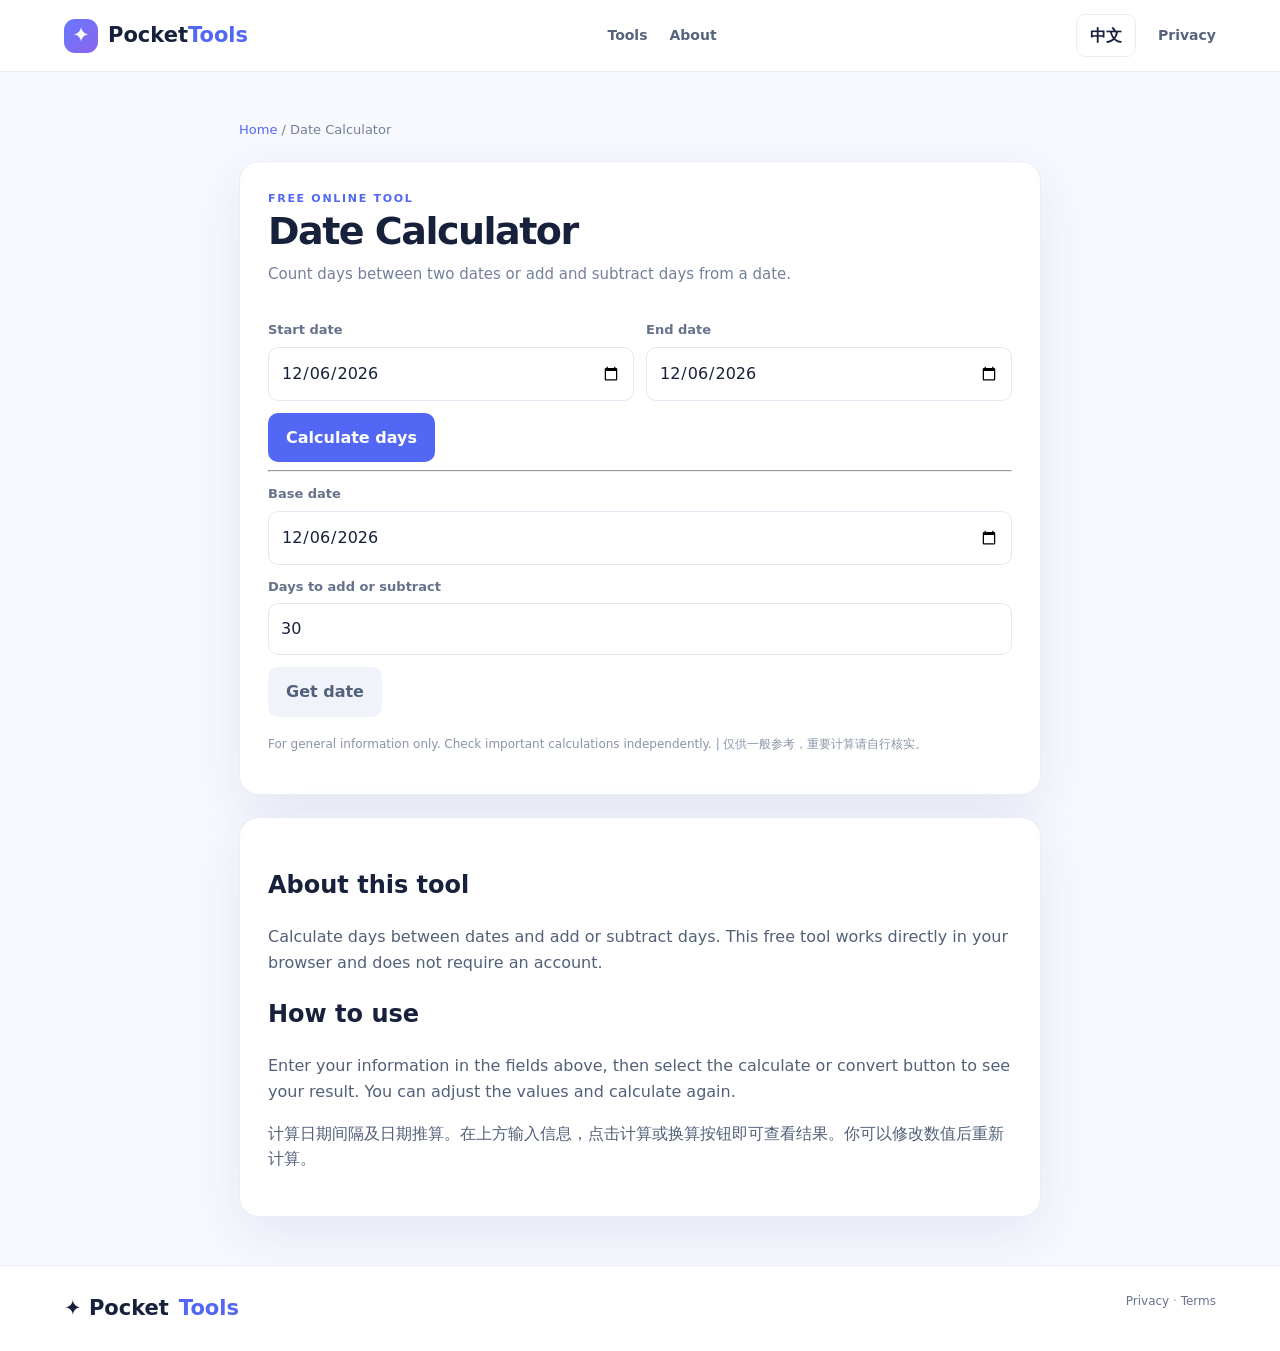
==== date.html @ 5526ae89 "Add files via upload" ====
<!doctype html><html lang="en"><head><meta charset="utf-8"><meta name="viewport" content="width=device-width,initial-scale=1"><meta name="theme-color" content="#f7f9ff"><title>PocketTools — Free Online Tools</title><meta name="description" content="Free, practical online calculators and tools for everyday tasks. No account required."><link rel="stylesheet" href="styles.css"><link rel="icon" href="assets/favicon.svg" type="image/svg+xml"></head><body data-tool="date"><header class="topbar"><a class="brand" href="index.html"><span class="brand-mark">✦</span><span>Pocket<span class="brand-accent">Tools</span></span></a><nav class="desktop-nav"><a href="index.html#tools">Tools</a><a href="index.html#about">About</a></nav><div class="top-actions"><button class="lang-btn" id="langToggle">中文</button><a href="privacy.html">Privacy</a></div></header><main class="tool-layout" data-tool="date"><div class="breadcrumbs"><a href="index.html">Home</a> / Date Calculator</div><section class="tool-panel"><div class="eyebrow">FREE ONLINE TOOL</div><h1 id="toolTitle">Date Calculator</h1><h1 id="toolTitleZh" hidden>日期计算器</h1><p class="intro" id="toolDesc">Calculate days between dates and add or subtract days</p><p class="intro" id="toolDescZh" hidden>计算日期间隔及日期推算</p><div id="toolForm"></div><p class="notice">For general information only. Check important calculations independently. | 仅供一般参考，重要计算请自行核实。</p></section><section class="content-panel"><h2>About this tool</h2><p>Calculate days between dates and add or subtract days. This free tool works directly in your browser and does not require an account.</p><h2>How to use</h2><p>Enter your information in the fields above, then select the calculate or convert button to see your result. You can adjust the values and calculate again.</p><p>计算日期间隔及日期推算。在上方输入信息，点击计算或换算按钮即可查看结果。你可以修改数值后重新计算。</p></section></main><footer><a class="brand" href="index.html">✦ Pocket<span class="brand-accent">Tools</span></a><span><a href="privacy.html">Privacy</a> · <a href="terms.html">Terms</a></span></footer><script src="app.js"></script></body></html>
---- styles.css ----
:root{--ink:#17213b;--muted:#74809a;--line:#e9edf6;--blue:#5268f5;--bg:#f7f9ff;--white:#fff;--shadow:0 18px 55px rgba(34,52,105,.09)}*{box-sizing:border-box}html{scroll-behavior:smooth}body{margin:0;background:var(--bg);color:var(--ink);font-family:Inter,ui-sans-serif,system-ui,-apple-system,"Segoe UI",sans-serif;line-height:1.6}button,input,select,textarea{font:inherit}button{cursor:pointer}a{color:var(--blue)}.topbar{height:72px;display:flex;align-items:center;justify-content:space-between;padding:0 max(5vw,22px);background:#ffffffed;border-bottom:1px solid var(--line);position:sticky;top:0;z-index:5;backdrop-filter:blur(12px)}.brand{display:flex;align-items:center;gap:10px;text-decoration:none;color:var(--ink);font-size:21px;font-weight:850}.brand-mark{display:grid;place-items:center;width:34px;height:34px;background:linear-gradient(135deg,#6678ff,#8c65ec);color:#fff;border-radius:11px}.brand-accent{color:var(--blue)}.desktop-nav,.top-actions{display:flex;align-items:center;gap:22px}.desktop-nav a,.top-actions a{color:#58647e;text-decoration:none;font-size:14px;font-weight:650}.lang-btn{border:1px solid var(--line);background:#fff;border-radius:9px;padding:8px 13px;font-weight:700;color:var(--ink)}.wrap{max-width:1120px;margin:auto;padding:0 24px}.hero{padding:76px 0 50px;display:grid;grid-template-columns:1.1fr .9fr;gap:30px;align-items:center}.eyebrow{font-size:11px;letter-spacing:1.7px;font-weight:850;color:var(--blue)}h1{font-size:clamp(40px,6vw,68px);line-height:1.05;letter-spacing:-3px;margin:16px 0}.hero p,.intro{font-size:17px;color:var(--muted);max-width:650px}.search{display:flex;gap:10px;max-width:520px;margin-top:24px}.search input,.field input,.field select,.field textarea{width:100%;border:1px solid #e3e8f2;border-radius:10px;padding:12px;background:#fff;color:var(--ink)}.search input{padding:16px}.hero-art{background:linear-gradient(145deg,#eef0ff,#fff);border:1px solid var(--line);border-radius:28px;padding:30px;min-height:250px;display:grid;place-items:center}.float-card{background:#fff;padding:20px;border:1px solid var(--line);border-radius:16px;box-shadow:var(--shadow);width:min(100%,300px);margin:7px;font-weight:750}.float-card small{display:block;color:var(--muted);font-weight:500}.section{padding:42px 0}.section-heading{display:flex;align-items:end;justify-content:space-between;margin-bottom:20px}.section-heading h2{font-size:30px;margin:4px 0}.tool-grid{display:grid;grid-template-columns:repeat(4,1fr);gap:15px}.tool-card{background:#fff;border:1px solid var(--line);border-radius:16px;padding:20px;min-height:210px;display:flex;flex-direction:column;text-decoration:none;color:inherit;transition:.2s}.tool-card:hover{transform:translateY(-3px);box-shadow:var(--shadow);border-color:#dce2ff}.tool-icon{width:42px;height:42px;border-radius:12px;background:#f0edff;color:#8065e9;display:grid;place-items:center;font-size:21px}.tool-card h3{font-size:17px;margin:14px 0 5px}.tool-card p{font-size:13px;color:var(--muted);margin:0 0 15px}.text-button{margin-top:auto;color:var(--blue);font-size:13px;font-weight:800}.trust-strip{background:#fff;border-block:1px solid var(--line);padding:20px;display:flex;justify-content:center;gap:9vw;color:var(--muted);font-size:13px}.trust-strip strong{color:var(--ink);font-size:20px;margin-right:8px}.tool-layout{max-width:850px;margin:48px auto;padding:0 24px}.breadcrumbs{font-size:13px;color:var(--muted);margin-bottom:20px}.breadcrumbs a{text-decoration:none}.tool-panel,.content-panel{background:#fff;border:1px solid var(--line);border-radius:20px;padding:28px;box-shadow:var(--shadow)}.tool-panel h1{font-size:38px;letter-spacing:-1.5px;margin:5px 0 10px}.tool-panel .intro{font-size:15px;margin:0 0 22px}.field{display:flex;flex-direction:column;gap:6px;margin:12px 0}.field label{font-size:13px;font-weight:750;color:#66728b}.form-grid{display:grid;grid-template-columns:1fr 1fr;gap:12px}.primary-btn,.secondary-btn{border:0;border-radius:10px;padding:12px 18px;font-weight:750}.primary-btn{background:var(--blue);color:white}.secondary-btn{background:#f1f3fa;color:#53617d}.result-panel{margin-top:18px;background:#f5f7ff;border:1px solid #e8ecff;border-radius:13px;padding:16px}.result-panel strong{display:block;font-size:25px;color:#455ce5}.result-row{display:flex;justify-content:space-between;border-top:1px solid #e5e9f7;padding:9px 0;font-size:13px}.muted{font-size:13px;color:var(--muted)}.upload-zone{border:1.5px dashed #cbd3e8;border-radius:14px;padding:25px;text-align:center;background:#fafbff}.inline-actions{display:flex;gap:9px;flex-wrap:wrap;margin-top:12px}.content-panel{margin:22px 0;color:#526078}.content-panel h2{color:var(--ink)}.faq details{border-bottom:1px solid var(--line);padding:16px 0}.faq summary{font-weight:750;cursor:pointer}footer{border-top:1px solid var(--line);background:#fff;padding:26px max(5vw,24px);display:flex;justify-content:space-between;gap:15px;flex-wrap:wrap;color:#929cb0;font-size:12px}footer a{color:#68748d;text-decoration:none}.notice{font-size:12px;color:#8994a9;margin-top:18px}@media(max-width:850px){.tool-grid{grid-template-columns:repeat(2,1fr)}.hero{grid-template-columns:1fr}.hero-art{min-height:180px}.desktop-nav{display:none}}@media(max-width:520px){.tool-grid{grid-template-columns:1fr}.form-grid{grid-template-columns:1fr}.tool-panel,.content-panel{padding:20px}.tool-panel h1{font-size:31px}.trust-strip{gap:15px;flex-wrap:wrap}.topbar{padding:0 15px}.top-actions{gap:10px}}
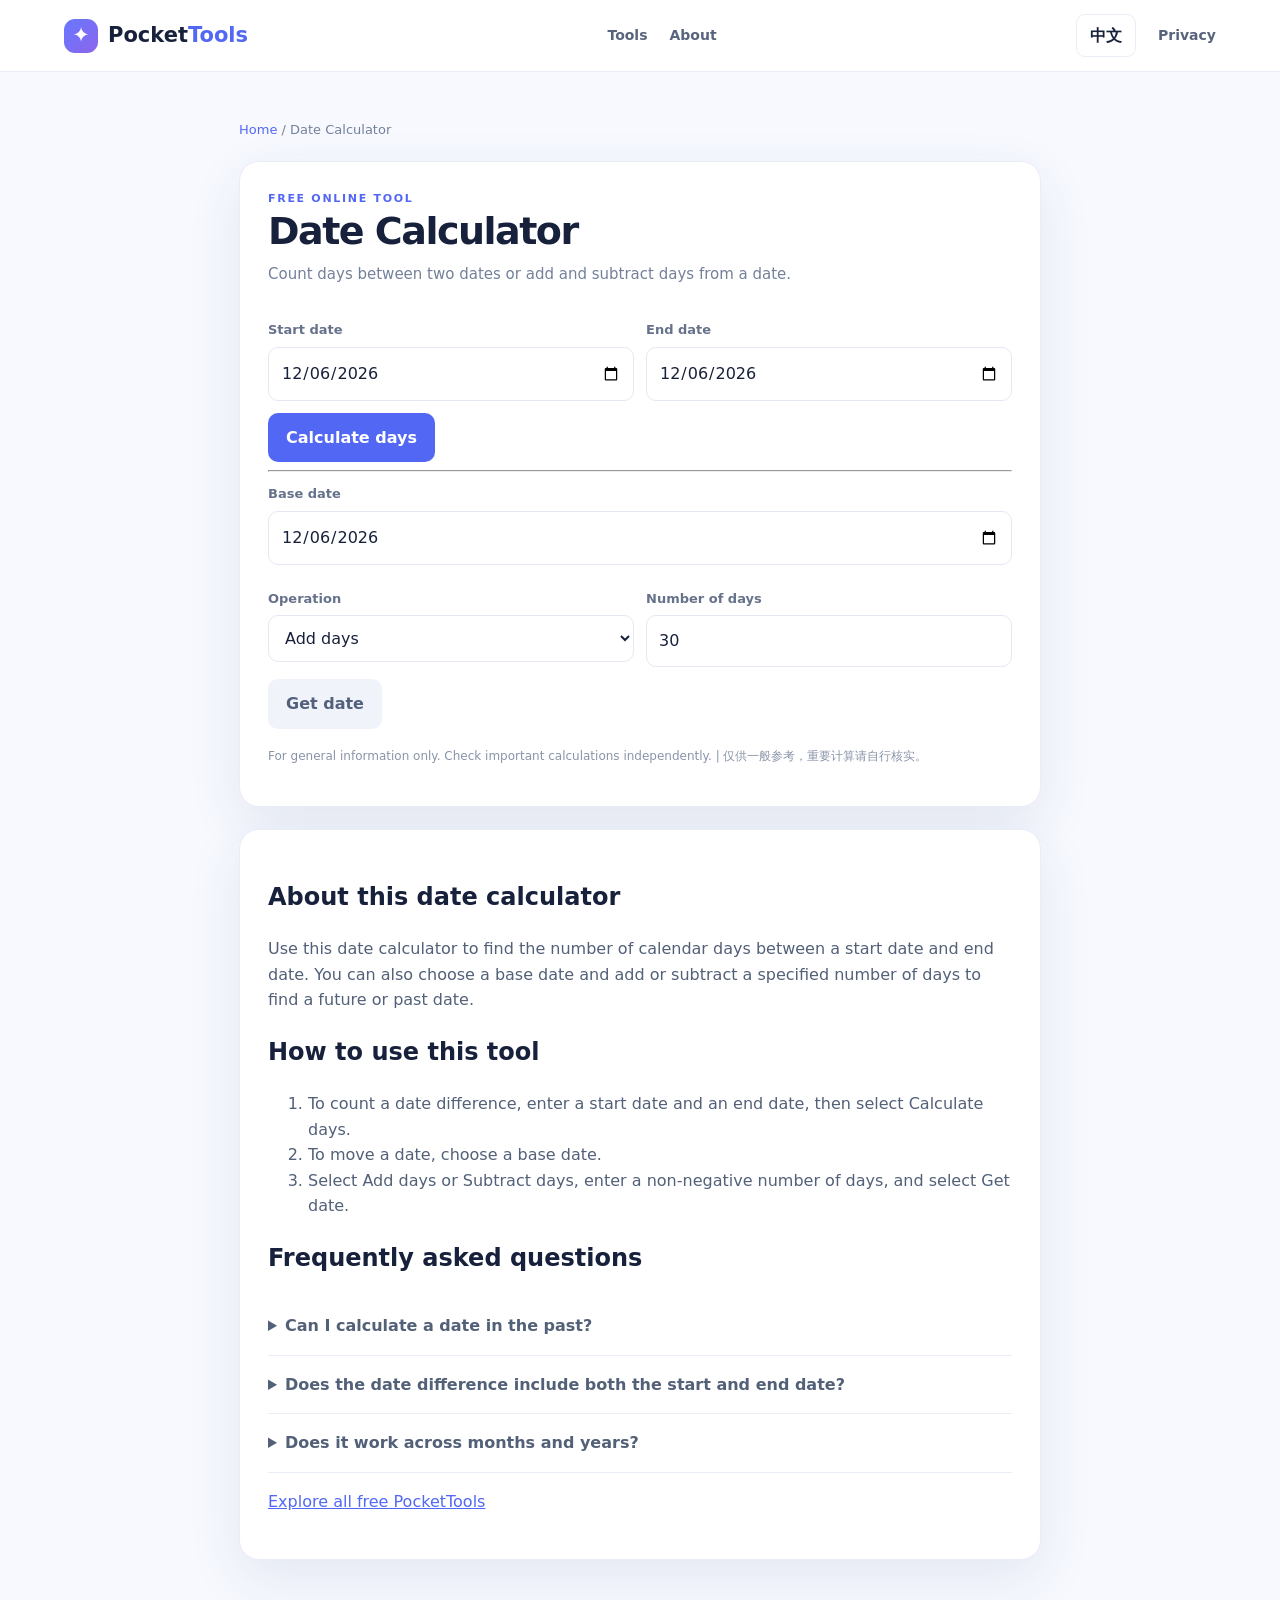
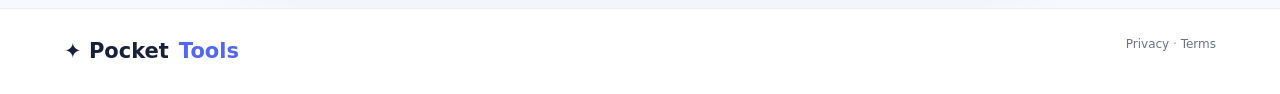
==== commit ccfb9556: "Enhance date.html with SEO improvements and content updates Updated the date calculator page with im" ====
--- a/date.html
+++ b/date.html
@@ -1 +1,63 @@
-<!doctype html><html lang="en"><head><meta charset="utf-8"><meta name="viewport" content="width=device-width,initial-scale=1"><meta name="theme-color" content="#f7f9ff"><title>PocketTools — Free Online Tools</title><meta name="description" content="Free, practical online calculators and tools for everyday tasks. No account required."><link rel="stylesheet" href="styles.css"><link rel="icon" href="assets/favicon.svg" type="image/svg+xml"></head><body data-tool="date"><header class="topbar"><a class="brand" href="index.html"><span class="brand-mark">✦</span><span>Pocket<span class="brand-accent">Tools</span></span></a><nav class="desktop-nav"><a href="index.html#tools">Tools</a><a href="index.html#about">About</a></nav><div class="top-actions"><button class="lang-btn" id="langToggle">中文</button><a href="privacy.html">Privacy</a></div></header><main class="tool-layout" data-tool="date"><div class="breadcrumbs"><a href="index.html">Home</a> / Date Calculator</div><section class="tool-panel"><div class="eyebrow">FREE ONLINE TOOL</div><h1 id="toolTitle">Date Calculator</h1><h1 id="toolTitleZh" hidden>日期计算器</h1><p class="intro" id="toolDesc">Calculate days between dates and add or subtract days</p><p class="intro" id="toolDescZh" hidden>计算日期间隔及日期推算</p><div id="toolForm"></div><p class="notice">For general information only. Check important calculations independently. | 仅供一般参考，重要计算请自行核实。</p></section><section class="content-panel"><h2>About this tool</h2><p>Calculate days between dates and add or subtract days. This free tool works directly in your browser and does not require an account.</p><h2>How to use</h2><p>Enter your information in the fields above, then select the calculate or convert button to see your result. You can adjust the values and calculate again.</p><p>计算日期间隔及日期推算。在上方输入信息，点击计算或换算按钮即可查看结果。你可以修改数值后重新计算。</p></section></main><footer><a class="brand" href="index.html">✦ Pocket<span class="brand-accent">Tools</span></a><span><a href="privacy.html">Privacy</a> · <a href="terms.html">Terms</a></span></footer><script src="app.js"></script></body></html>+<!doctype html>
+<html lang="en">
+<head>
+  <meta charset="utf-8">
+  <meta name="viewport" content="width=device-width,initial-scale=1">
+  <meta name="theme-color" content="#f7f9ff">
+  <title>Free Date Calculator | Days Between Dates &amp; Add or Subtract Days | PocketTools</title>
+  <meta name="description" content="Calculate the number of days between two dates, or add and subtract days from a starting date with this free online date calculator.">
+  <meta name="robots" content="index,follow,max-image-preview:large">
+  <link rel="canonical" href="https://zmjjkk331.github.io/pockettools/date.html">
+  <link rel="alternate" hreflang="en" href="https://zmjjkk331.github.io/pockettools/date.html">
+  <link rel="alternate" hreflang="zh-CN" href="https://zmjjkk331.github.io/pockettools/date.html">
+  <link rel="alternate" hreflang="x-default" href="https://zmjjkk331.github.io/pockettools/date.html">
+  <meta property="og:type" content="website">
+  <meta property="og:site_name" content="PocketTools">
+  <meta property="og:title" content="Free Date Calculator | Days Between Dates &amp; Add or Subtract Days | PocketTools">
+  <meta property="og:description" content="Calculate the number of days between two dates, or add and subtract days from a starting date with this free online date calculator.">
+  <meta property="og:url" content="https://zmjjkk331.github.io/pockettools/date.html">
+  <meta name="twitter:card" content="summary">
+  <meta name="twitter:title" content="Free Date Calculator | Days Between Dates &amp; Add or Subtract Days | PocketTools">
+  <meta name="twitter:description" content="Calculate the number of days between two dates, or add and subtract days from a starting date with this free online date calculator.">
+  <link rel="stylesheet" href="styles.css">
+  <link rel="icon" href="assets/favicon.svg" type="image/svg+xml">
+  <script type="application/ld+json">{"@context":"https://schema.org","@graph":[{"@type":"WebPage","@id":"https://zmjjkk331.github.io/pockettools/date.html#webpage","url":"https://zmjjkk331.github.io/pockettools/date.html","name":"Free Date Calculator | Days Between Dates & Add or Subtract Days | PocketTools","description":"Calculate the number of days between two dates, or add and subtract days from a starting date with this free online date calculator.","inLanguage":["en","zh-CN"],"isPartOf":{"@id":"https://zmjjkk331.github.io/pockettools/#website"}},{"@type":"WebApplication","name":"Date Calculator - PocketTools","url":"https://zmjjkk331.github.io/pockettools/date.html","applicationCategory":"UtilitiesApplication","operatingSystem":"Any","isAccessibleForFree":true,"description":"Calculate the number of days between two dates, or add and subtract days from a starting date with this free online date calculator.","offers":{"@type":"Offer","price":"0","priceCurrency":"USD"}},{"@type":"BreadcrumbList","itemListElement":[{"@type":"ListItem","position":1,"name":"Home","item":"https://zmjjkk331.github.io/pockettools/"},{"@type":"ListItem","position":2,"name":"Date Calculator","item":"https://zmjjkk331.github.io/pockettools/date.html"}]},{"@type":"FAQPage","mainEntity":[{"@type":"Question","name":"Can I calculate a date in the past?","acceptedAnswer":{"@type":"Answer","text":"Yes. Choose Subtract days and enter the number of days to move backward."}},{"@type":"Question","name":"Does the date difference include both the start and end date?","acceptedAnswer":{"@type":"Answer","text":"The displayed difference is the elapsed number of days between the two dates; it is not an inclusive count of both endpoints."}},{"@type":"Question","name":"Does it work across months and years?","acceptedAnswer":{"@type":"Answer","text":"Yes. The browser date functions handle month and year boundaries."}}]}]}</script>
+</head>
+<body data-tool="date">
+<header class="topbar">
+  <a class="brand" href="index.html"><span class="brand-mark">✦</span><span>Pocket<span class="brand-accent">Tools</span></span></a>
+  <nav class="desktop-nav"><a href="index.html#tools">Tools</a><a href="index.html#about">About</a></nav>
+  <div class="top-actions"><button class="lang-btn" id="langToggle">中文</button><a href="privacy.html">Privacy</a></div>
+</header>
+<main class="tool-layout" data-tool="date">
+  <div class="breadcrumbs"><a href="index.html">Home</a> / Date Calculator</div>
+  <section class="tool-panel">
+    <div class="eyebrow">FREE ONLINE TOOL</div>
+    <h1 id="toolTitle">Date Calculator</h1>
+    <h1 id="toolTitleZh" hidden>日期计算器</h1>
+    <p class="intro" id="toolDesc">Calculate days between dates and add or subtract days</p>
+    <p class="intro" id="toolDescZh" hidden>Calculate days between dates and add or subtract days</p>
+    <div id="toolForm"></div>
+    <p class="notice">For general information only. Check important calculations independently. | 仅供一般参考，重要计算请自行核实。</p>
+  </section>
+  <section class="content-panel">
+    <h2>About this date calculator</h2>
+    <p>Use this date calculator to find the number of calendar days between a start date and end date. You can also choose a base date and add or subtract a specified number of days to find a future or past date.</p>
+    <h2>How to use this tool</h2>
+    <ol><li>To count a date difference, enter a start date and an end date, then select Calculate days.</li>
+<li>To move a date, choose a base date.</li>
+<li>Select Add days or Subtract days, enter a non-negative number of days, and select Get date.</li></ol>
+    <h2>Frequently asked questions</h2>
+    <div class="faq"><details><summary>Can I calculate a date in the past?</summary><p>Yes. Choose Subtract days and enter the number of days to move backward.</p></details>
+<details><summary>Does the date difference include both the start and end date?</summary><p>The displayed difference is the elapsed number of days between the two dates; it is not an inclusive count of both endpoints.</p></details>
+<details><summary>Does it work across months and years?</summary><p>Yes. The browser date functions handle month and year boundaries.</p></details></div>
+    <p><a href="index.html#tools">Explore all free PocketTools</a></p>
+  </section>
+</main>
+<footer>
+  <a class="brand" href="index.html">✦ Pocket<span class="brand-accent">Tools</span></a>
+  <span><a href="privacy.html">Privacy</a> · <a href="terms.html">Terms</a></span>
+</footer>
+<script src="app.js"></script>
+</body>
+</html>
